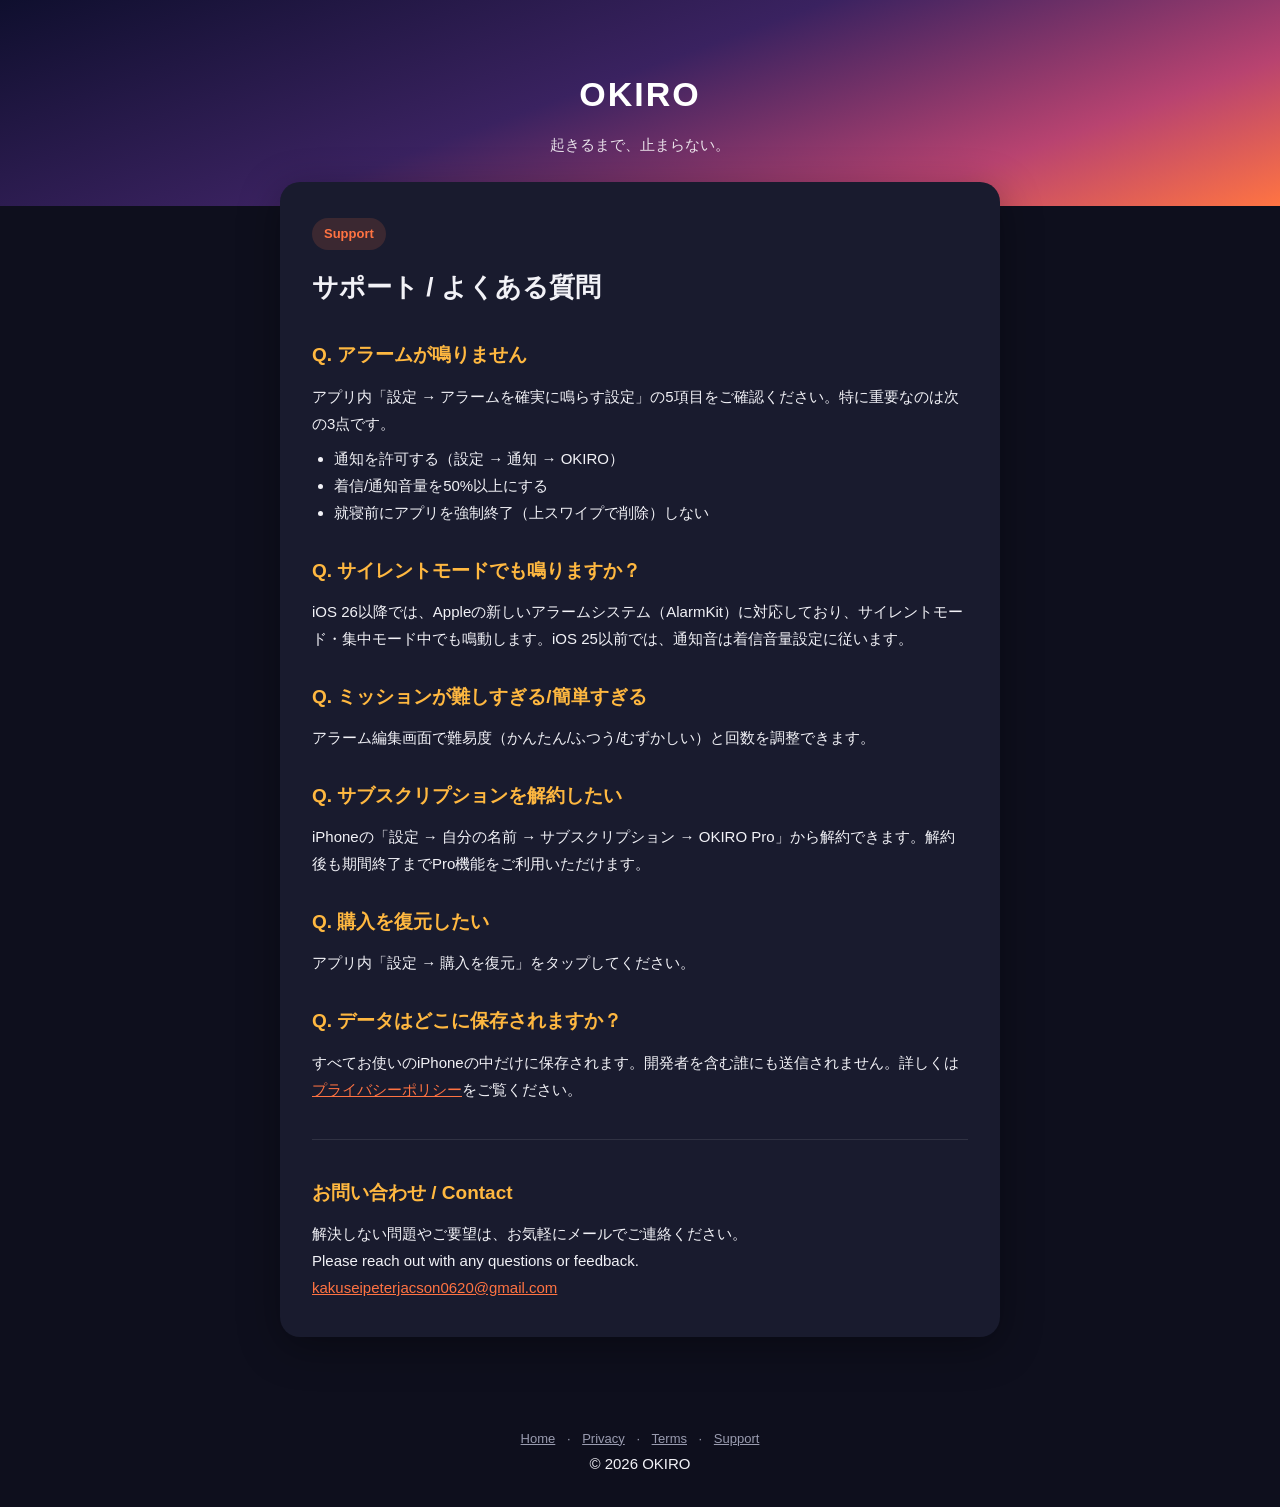
==== support.html @ 5c735404 "OKIRO legal pages (privacy, terms, support) Co-Authored-By: Claude Fable 5 <noreply@anthropic.com>" ====
<!DOCTYPE html>
<html lang="ja">
<head>
<meta charset="utf-8">
<meta name="viewport" content="width=device-width, initial-scale=1">
<title>サポート | OKIRO</title>
<link rel="stylesheet" href="style.css">
</head>
<body>
<div class="hero">
  <div class="logo"><a href="index.html">OKIRO</a></div>
  <p>起きるまで、止まらない。</p>
</div>
<main>
  <div class="card">
    <span class="badge">Support</span>
    <h1>サポート / よくある質問</h1>

    <h2>Q. アラームが鳴りません</h2>
    <p>アプリ内「設定 → アラームを確実に鳴らす設定」の5項目をご確認ください。特に重要なのは次の3点です。</p>
    <ul>
      <li>通知を許可する（設定 → 通知 → OKIRO）</li>
      <li>着信/通知音量を50%以上にする</li>
      <li>就寝前にアプリを強制終了（上スワイプで削除）しない</li>
    </ul>

    <h2>Q. サイレントモードでも鳴りますか？</h2>
    <p>iOS 26以降では、Appleの新しいアラームシステム（AlarmKit）に対応しており、サイレントモード・集中モード中でも鳴動します。iOS 25以前では、通知音は着信音量設定に従います。</p>

    <h2>Q. ミッションが難しすぎる/簡単すぎる</h2>
    <p>アラーム編集画面で難易度（かんたん/ふつう/むずかしい）と回数を調整できます。</p>

    <h2>Q. サブスクリプションを解約したい</h2>
    <p>iPhoneの「設定 → 自分の名前 → サブスクリプション → OKIRO Pro」から解約できます。解約後も期間終了までPro機能をご利用いただけます。</p>

    <h2>Q. 購入を復元したい</h2>
    <p>アプリ内「設定 → 購入を復元」をタップしてください。</p>

    <h2>Q. データはどこに保存されますか？</h2>
    <p>すべてお使いのiPhoneの中だけに保存されます。開発者を含む誰にも送信されません。詳しくは<a href="privacy.html">プライバシーポリシー</a>をご覧ください。</p>

    <hr class="divider">

    <h2>お問い合わせ / Contact</h2>
    <p>解決しない問題やご要望は、お気軽にメールでご連絡ください。<br>
    Please reach out with any questions or feedback.</p>
    <p><a href="mailto:kakuseipeterjacson0620@gmail.com">kakuseipeterjacson0620@gmail.com</a></p>
  </div>
</main>
<footer>
  <a href="index.html">Home</a> · <a href="privacy.html">Privacy</a> · <a href="terms.html">Terms</a> · <a href="support.html">Support</a>
  <p>© 2026 OKIRO</p>
</footer>
</body>
</html>
---- style.css ----
:root {
  --bg: #0e0f1d;
  --card: #191b2e;
  --text: #f2f2f7;
  --muted: #9a9cb0;
  --accent: #ff7342;
  --amber: #ffb840;
}
* { margin: 0; padding: 0; box-sizing: border-box; }
body {
  font-family: -apple-system, BlinkMacSystemFont, "Hiragino Sans", "Segoe UI", sans-serif;
  background: var(--bg);
  color: var(--text);
  line-height: 1.8;
}
.hero {
  background: linear-gradient(160deg, #0f0f2e 0%, #3a2260 45%, #b84370 78%, #ff7442 100%);
  padding: 64px 24px 48px;
  text-align: center;
}
.hero .logo {
  font-size: 34px;
  font-weight: 800;
  letter-spacing: 0.06em;
}
.hero .logo a { color: #fff; text-decoration: none; }
.hero p { color: rgba(255,255,255,.85); margin-top: 6px; font-size: 15px; }
main {
  max-width: 760px;
  margin: -24px auto 60px;
  padding: 0 20px;
}
.card {
  background: var(--card);
  border-radius: 20px;
  padding: 36px 32px;
  margin-bottom: 24px;
  box-shadow: 0 10px 40px rgba(0,0,0,.35);
}
h1 { font-size: 26px; margin-bottom: 6px; }
h2 { font-size: 19px; margin: 28px 0 10px; color: var(--amber); }
h3 { font-size: 16px; margin: 20px 0 8px; }
p, li { color: var(--text); font-size: 15px; }
ul { padding-left: 22px; margin: 8px 0; }
.muted { color: var(--muted); font-size: 13px; }
.divider { border: none; border-top: 1px solid rgba(255,255,255,.1); margin: 36px 0; }
a { color: var(--accent); }
.badge {
  display: inline-block;
  background: rgba(255,115,66,.15);
  color: var(--accent);
  font-weight: 700;
  font-size: 13px;
  padding: 4px 12px;
  border-radius: 999px;
  margin-bottom: 14px;
}
footer { text-align: center; padding: 30px; color: var(--muted); font-size: 13px; }
footer a { color: var(--muted); margin: 0 8px; }
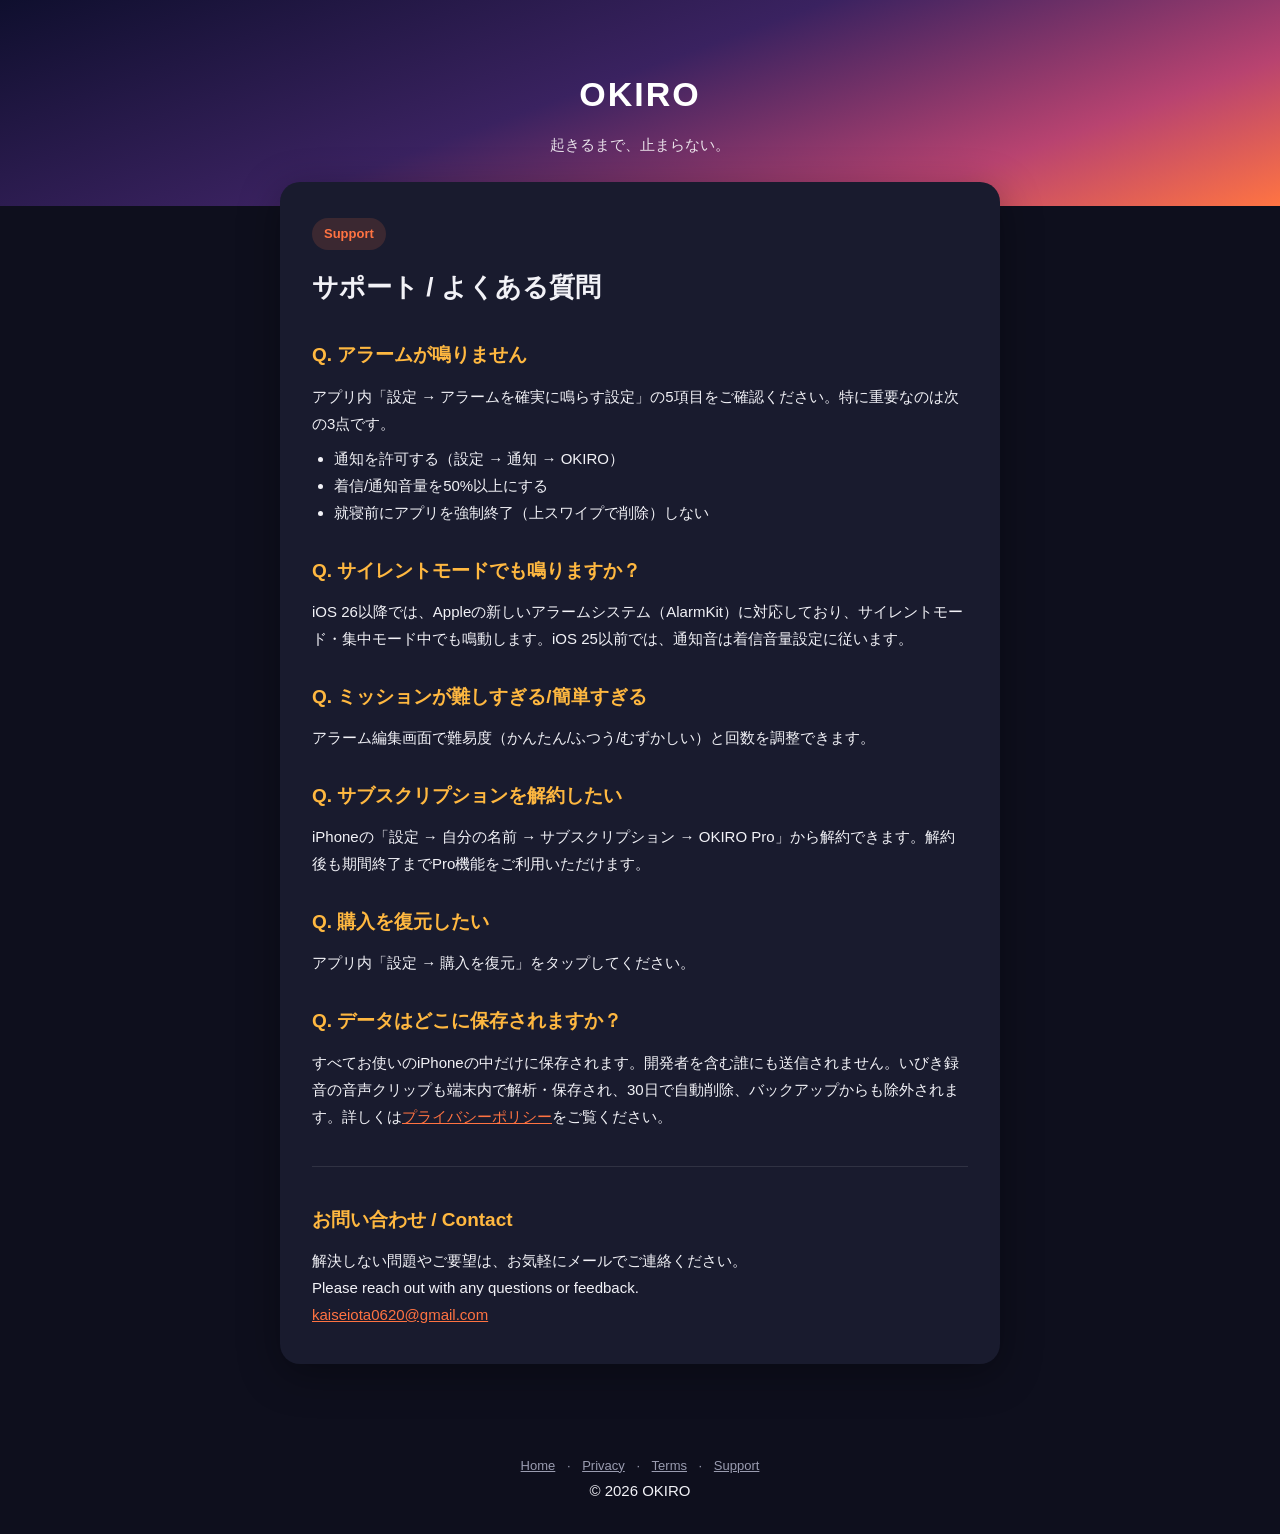
==== commit 22d4165f: "Privacy: document the microphone, snore recordings, widgets and Live Activity - Snore recording is o" ====
--- a/support.html
+++ b/support.html
@@ -37,14 +37,14 @@
     <p>アプリ内「設定 → 購入を復元」をタップしてください。</p>
 
     <h2>Q. データはどこに保存されますか？</h2>
-    <p>すべてお使いのiPhoneの中だけに保存されます。開発者を含む誰にも送信されません。詳しくは<a href="privacy.html">プライバシーポリシー</a>をご覧ください。</p>
+    <p>すべてお使いのiPhoneの中だけに保存されます。開発者を含む誰にも送信されません。いびき録音の音声クリップも端末内で解析・保存され、30日で自動削除、バックアップからも除外されます。詳しくは<a href="privacy.html">プライバシーポリシー</a>をご覧ください。</p>
 
     <hr class="divider">
 
     <h2>お問い合わせ / Contact</h2>
     <p>解決しない問題やご要望は、お気軽にメールでご連絡ください。<br>
     Please reach out with any questions or feedback.</p>
-    <p><a href="mailto:kakuseipeterjacson0620@gmail.com">kakuseipeterjacson0620@gmail.com</a></p>
+    <p><a href="mailto:kaiseiota0620@gmail.com">kaiseiota0620@gmail.com</a></p>
   </div>
 </main>
 <footer>
